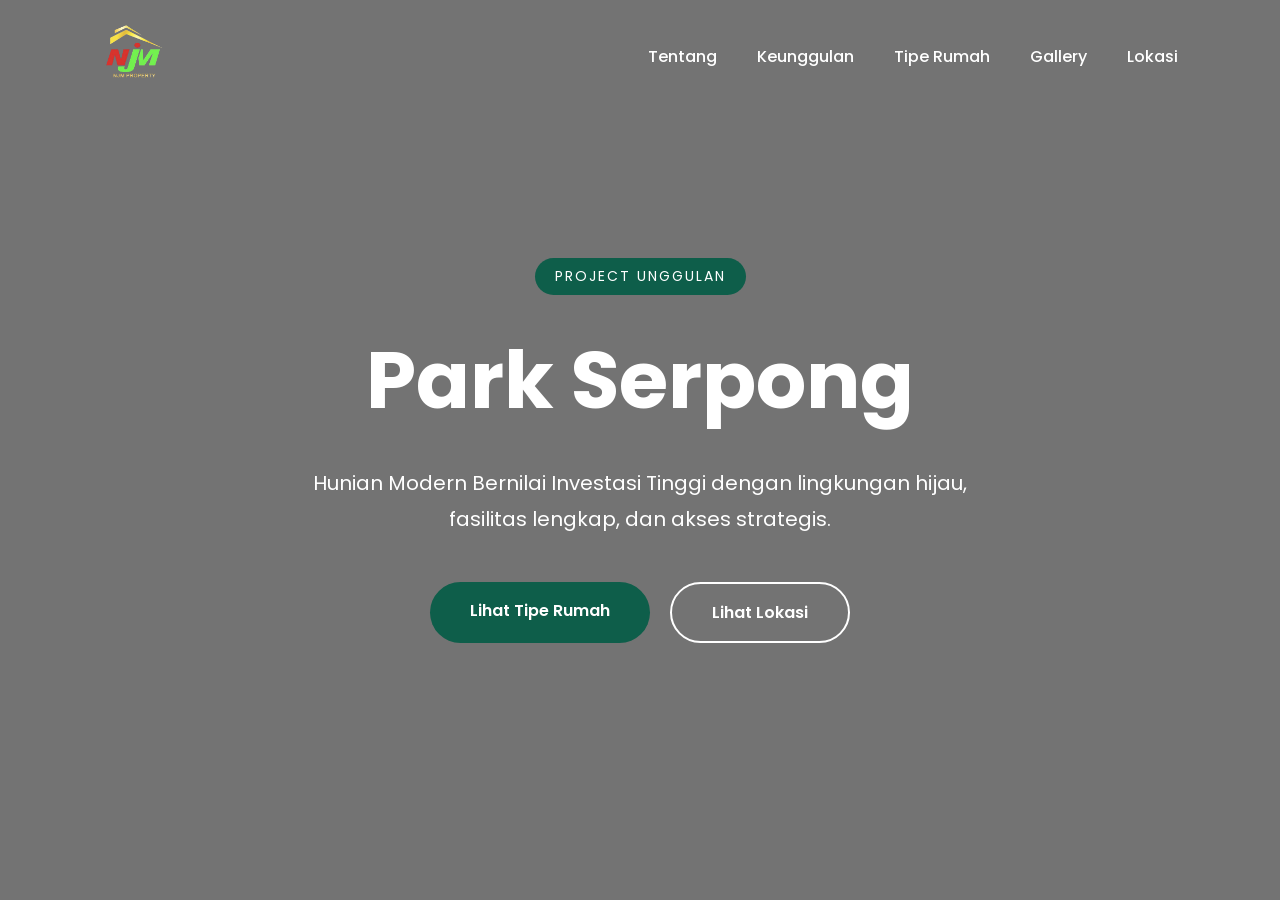
==== serpong.html @ a9225fb5 "menu baru" ====
<!DOCTYPE html>
<html lang="id">

<head>

    <meta charset="UTF-8">
    <meta name="viewport" content="width=device-width, initial-scale=1.0">

    <title>Park Serpong | PT. Nedy Jaya Marison</title>

    <link rel="icon" href="images/logo_njm.png">

    <link rel="stylesheet" href="project.css">

    <link rel="stylesheet"
    href="https://cdnjs.cloudflare.com/ajax/libs/font-awesome/6.6.0/css/all.min.css">

</head>

<body>

<!-- ==========================
NAVBAR
========================== -->

<nav>

    <div class="logo">

        <a href="index.html">

            <img src="images/logo_njm.png" alt="Logo">

        </a>

    </div>

    <ul>

        <li><a href="#tentang">Tentang</a></li>

        <li><a href="#keunggulan">Keunggulan</a></li>

        <li><a href="#tipe">Tipe Rumah</a></li>

        <li><a href="#gallery">Gallery</a></li>

        <li><a href="#lokasi">Lokasi</a></li>

    </ul>

</nav>


<!-- ==========================
HERO
========================== -->

<section class="hero">

    <div class="overlay">

        <span>PROJECT UNGGULAN</span>

        <h1>Park Serpong</h1>

        <p>

            Hunian Modern Bernilai Investasi Tinggi
            dengan lingkungan hijau, fasilitas lengkap,
            dan akses strategis.

        </p>

        <div class="hero-button">

            <a href="#tipe" class="btn-primary">

                Lihat Tipe Rumah

            </a>

            <a href="#lokasi" class="btn-secondary">

                Lihat Lokasi

            </a>

        </div>

    </div>

</section>

</body>
</html>
---- project.css ----
/*====================================
GOOGLE FONT
====================================*/

@import url('https://fonts.googleapis.com/css2?family=Poppins:wght@300;400;500;600;700;800&display=swap');

*{

    margin:0;
    padding:0;
    box-sizing:border-box;
    font-family:'Poppins',sans-serif;

}

html{

    scroll-behavior:smooth;

}

body{

    background:#fff;

}

/*====================================
NAVBAR
====================================*/

nav{

    position:fixed;

    width:100%;

    top:0;
    left:0;

    padding:20px 8%;

    display:flex;

    justify-content:space-between;

    align-items:center;

    z-index:1000;

}

nav ul{

    display:flex;

    gap:40px;

    list-style:none;

}

nav ul li a{

    text-decoration:none;

    color:white;

    font-weight:500;

    transition:.3s;

}

nav ul li a:hover{

    color:#C59D5F;

}

.logo img{

    width:65px;

}

/*====================================
HERO
====================================*/

.hero{

    height:100vh;

    background:url("../images/park-serpong-hero.jpg") center center/cover no-repeat;

    position:relative;

}

.hero::before{

    content:"";

    position:absolute;

    inset:0;

    background:rgba(0,0,0,.55);

}

.overlay{

    position:relative;

    z-index:2;

    height:100%;

    display:flex;

    flex-direction:column;

    justify-content:center;

    align-items:center;

    text-align:center;

    color:white;

    padding:20px;

}

.overlay span{

    background:#0E5E4A;

    padding:8px 20px;

    border-radius:50px;

    font-size:14px;

    letter-spacing:2px;

}

.overlay h1{

    font-size:80px;

    margin-top:25px;

}

.overlay p{

    max-width:700px;

    margin:25px auto;

    font-size:20px;

    line-height:1.8;

}

.hero-button{

    display:flex;

    gap:20px;

    margin-top:20px;

}

.btn-primary{

    background:#0E5E4A;

    color:white;

    padding:16px 40px;

    border-radius:50px;

    text-decoration:none;

    font-weight:600;

    transition:.3s;

}

.btn-primary:hover{

    background:#C59D5F;

}

.btn-secondary{

    border:2px solid white;

    color:white;

    padding:16px 40px;

    border-radius:50px;

    text-decoration:none;

    font-weight:600;

    transition:.3s;

}

.btn-secondary:hover{

    background:white;

    color:#0E5E4A;

}

@media(max-width:768px){

    nav{

        padding:18px 20px;

    }

    nav ul{

        display:none;

    }

    .overlay h1{

        font-size:48px;

    }

    .overlay p{

        font-size:16px;

    }

    .hero-button{

        flex-direction:column;

        width:100%;

    }

    .btn-primary,
    .btn-secondary{

        width:100%;

        text-align:center;

    }

}
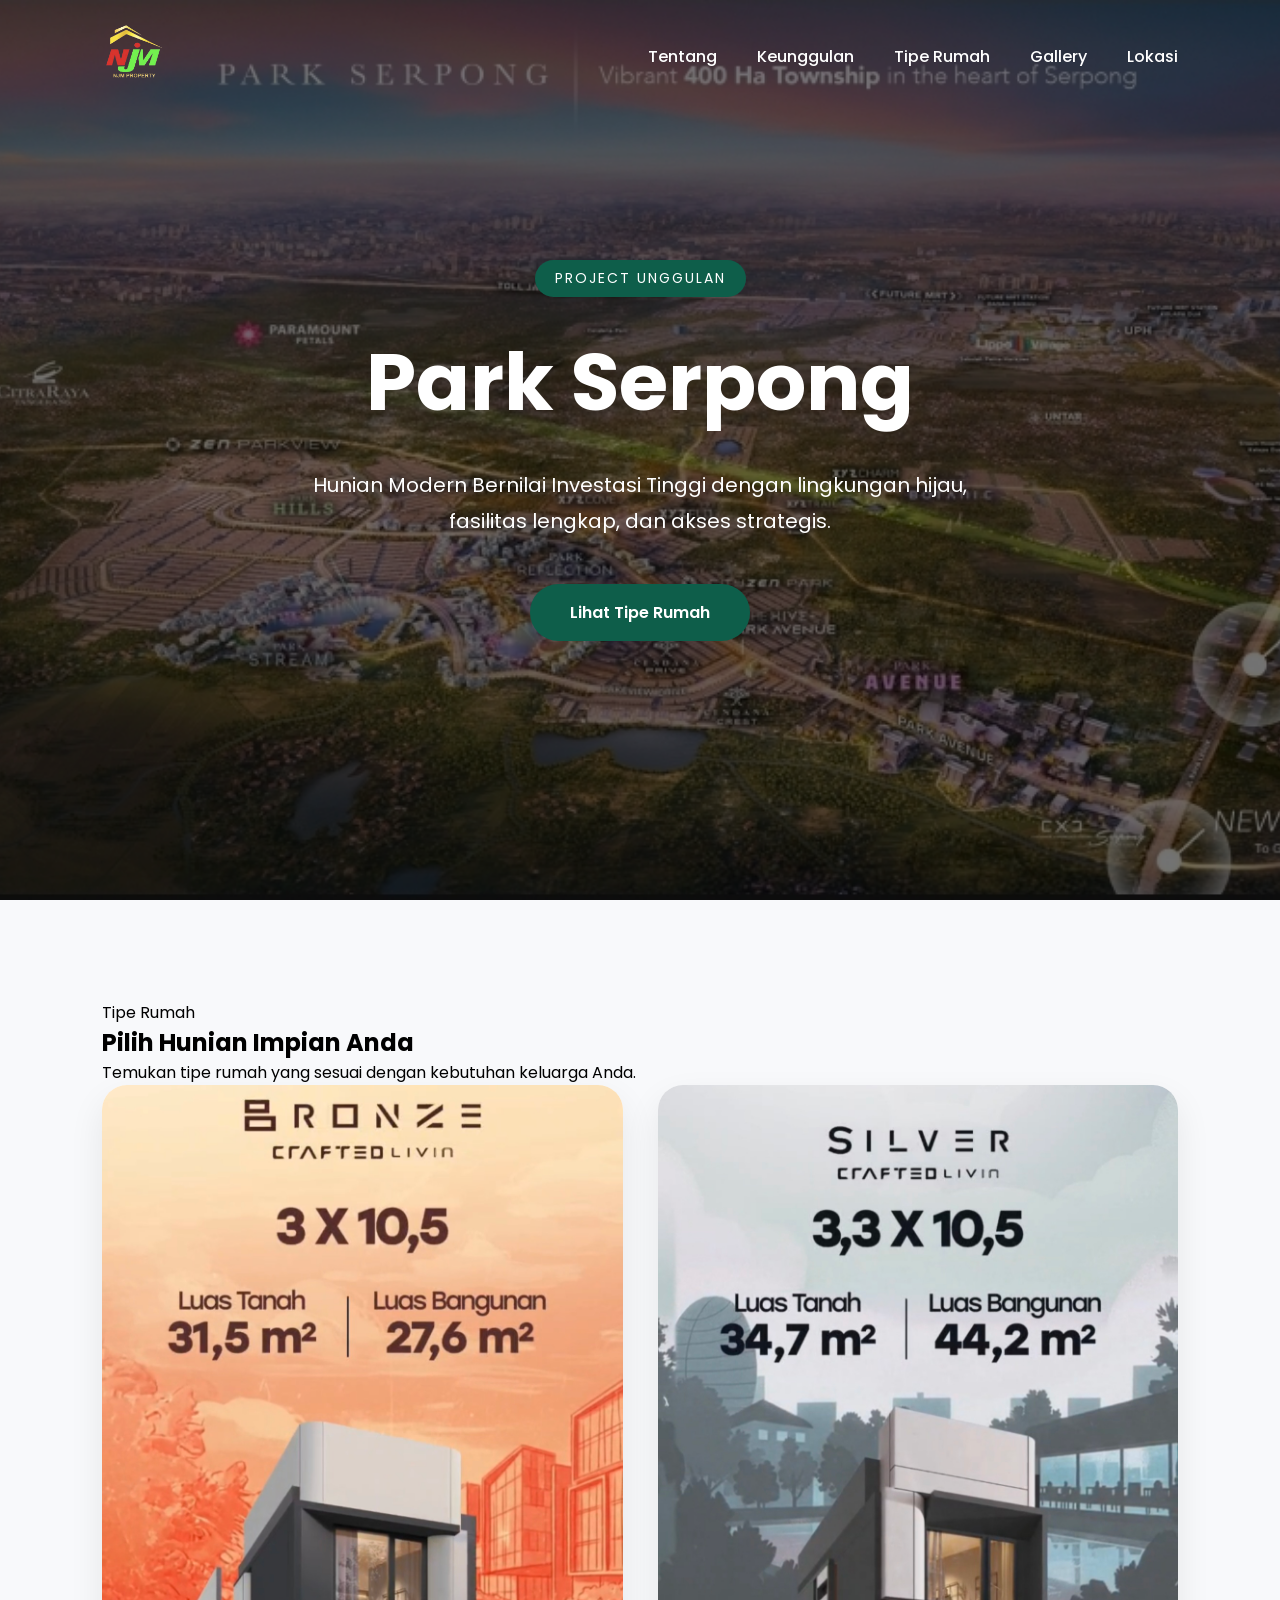
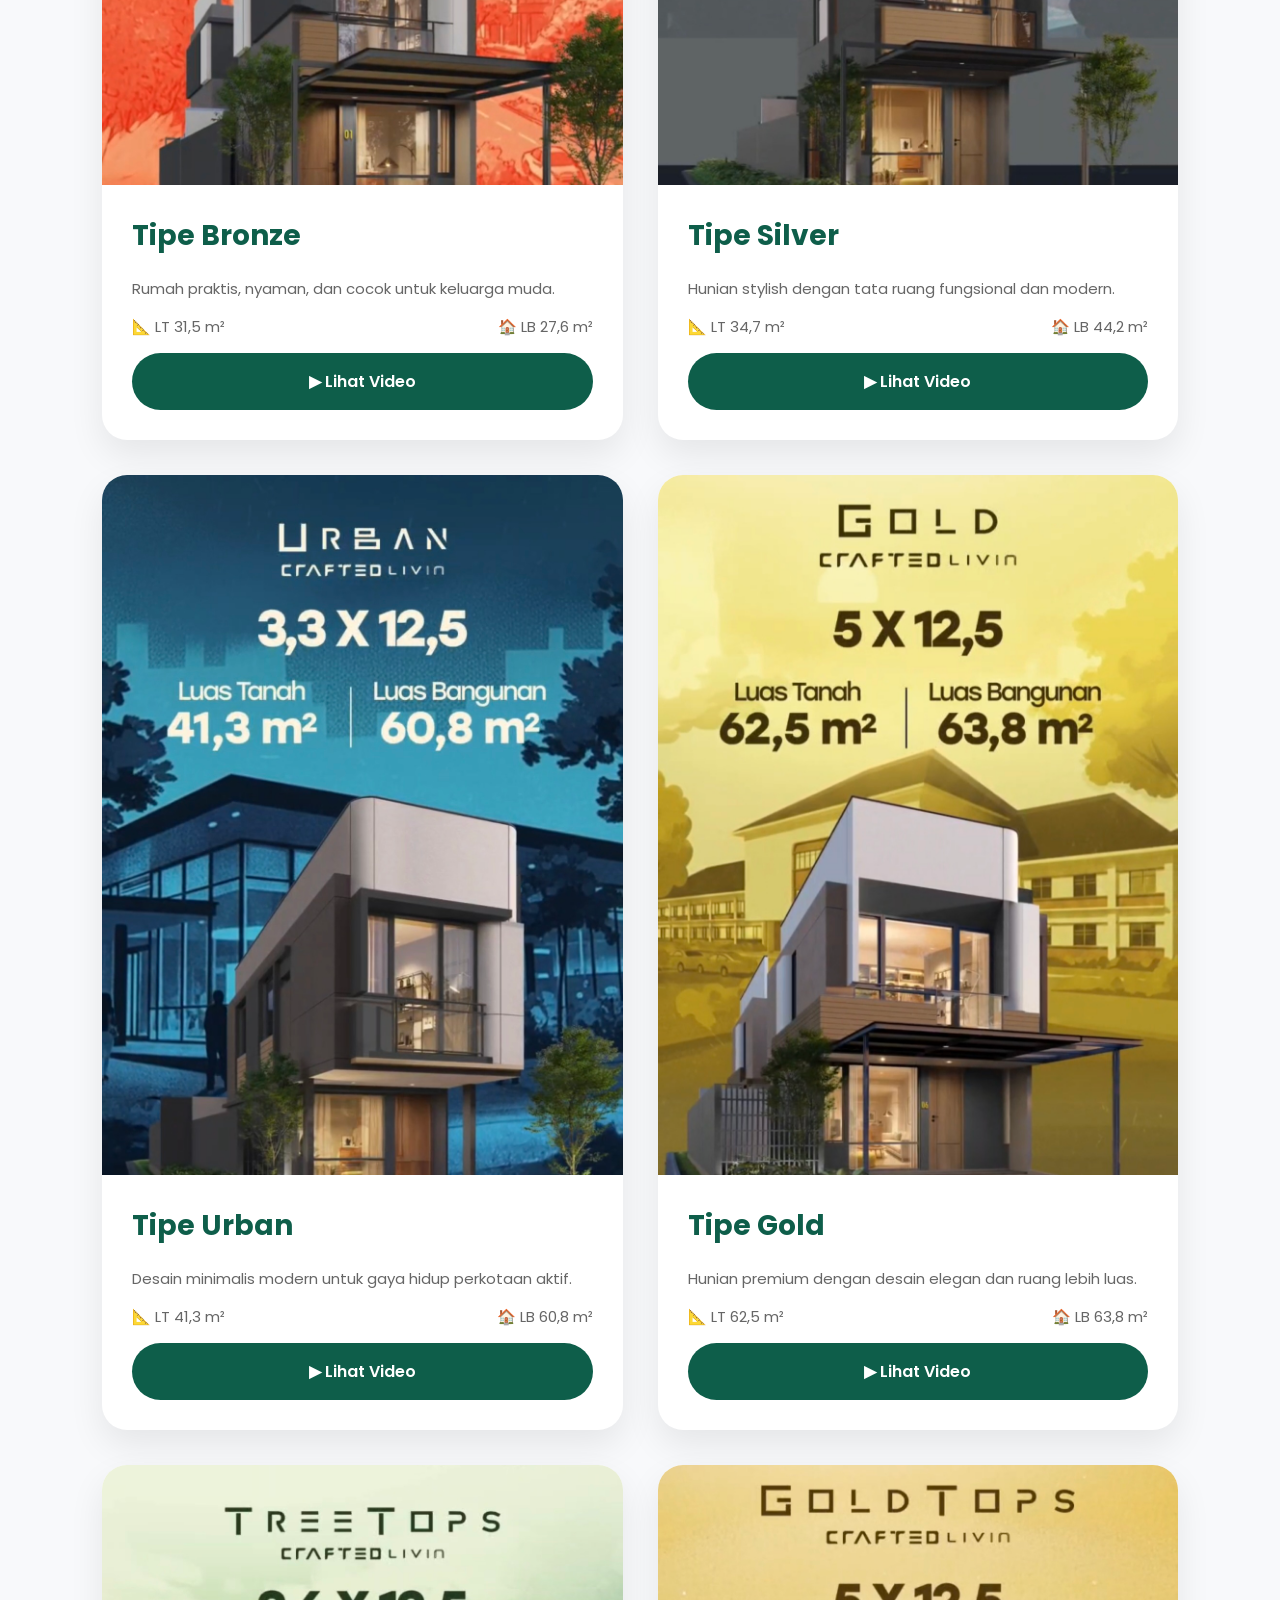
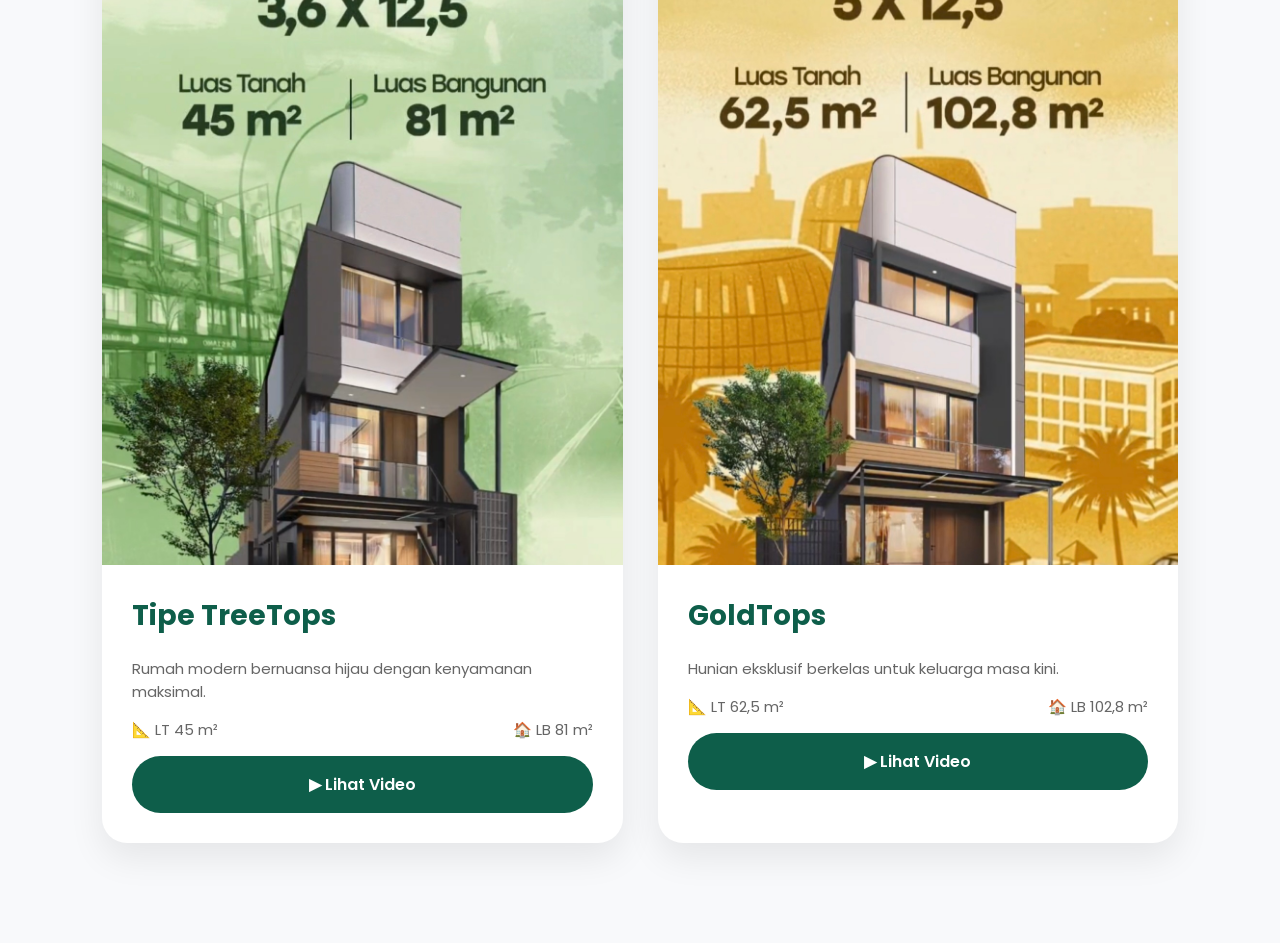
==== commit d34d4471: "menu mimosa" ====
--- a/serpong.html
+++ b/serpong.html
@@ -15,8 +15,14 @@
     <link rel="stylesheet"
     href="https://cdnjs.cloudflare.com/ajax/libs/font-awesome/6.6.0/css/all.min.css">
 
+    <link rel="stylesheet"
+href="https://cdn.jsdelivr.net/npm/swiper@11/swiper-bundle.min.css">
+
+<link rel="stylesheet"
+href="https://unpkg.com/aos@2.3.4/dist/aos.css">
+
 </head>
-
+    
 <body>
 
 <!-- ==========================
@@ -80,11 +86,11 @@
 
             </a>
 
-            <a href="#lokasi" class="btn-secondary">
+            <!-- <a href="#lokasi" class="btn-secondary">
 
                 Lihat Lokasi
 
-            </a>
+            </a> -->
 
         </div>
 
@@ -92,5 +98,289 @@
 
 </section>
 
+
+<!-- ==========================
+     TIPE RUMAH
+========================== -->
+
+<section class="house-type" id="tipe">
+
+    <div class="section-title">
+
+        <span>Tipe Rumah</span>
+
+        <h2>Pilih Hunian Impian Anda</h2>
+
+        <p>
+            Temukan tipe rumah yang sesuai dengan kebutuhan keluarga Anda.
+        </p>
+
+    </div>
+
+    <div class="house-grid">
+
+        <!-- CARD 1 -->
+        <div class="house-card">
+
+            <div class="house-image">
+
+                <img src="images/Produk1.jpg" alt="Tipe 45">
+
+                
+
+            </div>
+
+            <div class="house-content">
+
+                <h3>Tipe Bronze</h3>
+
+                <div class="spec">
+                    <span>Rumah praktis, nyaman, dan cocok untuk keluarga muda.</span>
+                </div>
+
+                <div class="spec">
+                    <span>📐 LT 31,5 m²</span>
+                    <span>🏠 LB 27,6 m²</span>
+                </div>
+
+                
+
+                <button
+                    class="house-btn"
+                    onclick="openVideo('video/bronze.mp4')">
+
+                    ▶ Lihat Video
+
+                </button>
+
+            </div>
+
+        </div>
+
+        <!-- CARD 2 -->
+
+        <div class="house-card">
+
+            <div class="house-image">
+
+                <img src="images/Produk2.jpg" alt="Tipe 60">
+
+            </div>
+
+            <div class="house-content">
+
+                <h3>Tipe Silver</h3>
+
+                <div class="spec">
+                    <span>Hunian stylish dengan tata ruang fungsional dan modern.</span>
+                    
+                </div>
+
+                <div class="spec">
+                    <span>📐 LT 34,7 m²</span>
+                    <span>🏠 LB 44,2 m²</span>
+                </div>
+
+                
+
+                <button
+                    class="house-btn"
+                    onclick="openVideo('video/silver.mp4')">
+
+                    ▶ Lihat Video
+
+                </button>
+
+            </div>
+
+        </div>
+        <div class="house-card">
+
+            <div class="house-image">
+
+                <img src="images/Produk3.jpg" alt="Tipe 60">
+
+            </div>
+
+            <div class="house-content">
+
+                <h3>Tipe Urban</h3>
+
+                <div class="spec">
+                    <span>Desain minimalis modern untuk gaya hidup perkotaan aktif.</span>
+                </div>
+
+                <div class="spec">
+                    <span>📐 LT 41,3 m²</span>
+                    <span>🏠 LB 60,8 m²</span>
+                </div>
+
+               
+
+                <button
+                    class="house-btn"
+                    onclick="openVideo('video/urban.mp4')">
+
+                    ▶ Lihat Video
+
+                </button>
+
+            </div>
+
+        </div>
+        <div class="house-card">
+
+            <div class="house-image">
+
+                <img src="images/Produk4.jpg" alt="Tipe 60">
+
+            </div>
+
+            <div class="house-content">
+
+                <h3>Tipe Gold</h3>
+
+                <div class="spec">
+                    <span>Hunian premium dengan desain elegan dan ruang lebih luas.</span>
+                </div>
+
+                <div class="spec">
+                    <span>📐 LT 62,5 m²</span>
+                    <span>🏠 LB 63,8 m²</span>
+                </div>
+
+
+                <button
+                    class="house-btn"
+                    onclick="openVideo('video/gold.mp4')">
+
+                    ▶ Lihat Video
+
+                </button>
+
+            </div>
+
+        </div>
+        <div class="house-card">
+
+            <div class="house-image">
+
+                <img src="images/Produk7.jpg" alt="Tipe 60">
+
+            </div>
+
+            <div class="house-content">
+
+                <h3>Tipe TreeTops</h3>
+
+                <div class="spec">
+                    <span>Rumah modern bernuansa hijau dengan kenyamanan maksimal.</span>
+                </div>
+
+                <div class="spec">
+                    <span>📐 LT 45 m²</span>
+                    <span>🏠 LB 81 m²</span>
+                </div>
+
+                
+
+                <button
+                    class="house-btn"
+                    onclick="openVideo('video/treetops.mp4')">
+
+                    ▶ Lihat Video
+
+                </button>
+
+            </div>
+
+        </div>
+
+        <!-- CARD 3 -->
+
+        <div class="house-card">
+
+            <div class="house-image">
+
+                <img src="images/Produk6.jpg" alt="Tipe 90">
+
+                
+
+            </div>
+
+            <div class="house-content">
+
+                <h3>GoldTops</h3>
+
+                <div class="spec">
+                    <span>Hunian eksklusif berkelas untuk keluarga masa kini.</span>
+                  
+                </div>
+
+                <div class="spec">
+                    <span>📐 LT 62,5 m²</span>
+                    <span>🏠 LB 102,8 m²</span>
+                </div>
+
+
+                <button
+                    class="house-btn"
+                    onclick="openVideo('video/goldtops.mp4')">
+
+                    ▶ Lihat Video
+
+                </button>
+
+            </div>
+
+        </div>
+
+    </div>
+
+</section>
+
+<!-- ==========================
+     VIDEO MODAL
+========================== -->
+
+<div class="video-modal" id="videoModal">
+
+    <div class="video-box">
+
+        <span class="close-video"
+        onclick="closeVideo()">
+
+            &times;
+
+        </span>
+
+        <video
+            id="houseVideo"
+            controls
+            controlsList="nodownload">
+
+        </video>
+
+    </div>
+
+</div>
+
+<!-- ==========================
+AOS
+========================== -->
+<script src="https://unpkg.com/aos@2.3.4/dist/aos.js"></script>
+
+<!-- ==========================
+SWIPER
+========================== -->
+<script src="https://cdn.jsdelivr.net/npm/swiper@11/swiper-bundle.min.js"></script>
+
+<!-- ==========================
+JAVASCRIPT
+========================== -->
+<script src="script.js"></script>
+
+</body>
+</html>
 </body>
 </html>
--- a/project.css
+++ b/project.css
@@ -92,7 +92,7 @@
 
     height:100vh;
 
-    background:url("../images/park-serpong-hero.jpg") center center/cover no-repeat;
+    background:url("../images/masterplan.jpg") center center/cover no-repeat;
 
     position:relative;
 
@@ -271,4 +271,259 @@
 
     }
 
+}
+
+
+
+/*==========================
+        HOUSE TYPE
+==========================*/
+
+.house-type{
+
+    padding:100px 8%;
+    background:#f8f9fb;
+
+}
+
+.house-grid{
+
+    display:grid;
+    grid-template-columns:repeat(auto-fit,minmax(340px,1fr));
+    gap:35px;
+
+}
+
+.house-card{
+
+    background:#fff;
+    border-radius:25px;
+    overflow:hidden;
+
+    box-shadow:0 15px 35px rgba(0,0,0,.08);
+
+    transition:.4s;
+
+}
+
+.house-card:hover{
+
+    transform:translateY(-10px);
+
+    box-shadow:0 25px 45px rgba(0,0,0,.15);
+
+}
+
+.house-image{
+    width:100%;
+    height:700px;
+    overflow:hidden;
+    border-radius:20px 20px 0 0;
+}
+
+.house-image img{
+    width:100%;
+    height:100%;
+    object-fit:cover;
+    display:block;
+    transition:.5s;
+}
+
+.house-card:hover .house-image img{
+    transform:scale(1.08);
+}
+
+.status{
+
+    position:absolute;
+
+    top:20px;
+    left:20px;
+
+    background:#0E5E4A;
+
+    color:white;
+
+    padding:8px 18px;
+
+    border-radius:30px;
+
+    font-size:14px;
+
+}
+
+.premium{
+
+    background:#C59D5F;
+
+}
+
+.house-content{
+
+    padding:30px;
+
+}
+
+.house-content h3{
+
+    color:#0E5E4A;
+
+    margin-bottom:20px;
+
+    font-size:28px;
+
+}
+
+.spec{
+
+    display:flex;
+
+    justify-content:space-between;
+
+    margin-bottom:15px;
+
+    color:#666;
+
+    font-size:15px;
+
+}
+
+.house-content h4{
+
+    color:#0E5E4A;
+
+    margin:25px 0;
+
+    font-size:24px;
+
+}
+
+.house-btn{
+
+    width:100%;
+
+    border:none;
+
+    background:#0E5E4A;
+
+    color:white;
+
+    padding:16px;
+
+    border-radius:50px;
+
+    cursor:pointer;
+
+    font-size:16px;
+
+    font-weight:600;
+
+    transition:.35s;
+
+}
+
+.house-btn:hover{
+
+    background:#C59D5F;
+
+    transform:translateY(-3px);
+
+}
+
+/*==========================
+      VIDEO MODAL
+==========================*/
+
+.video-modal{
+
+    position:fixed;
+
+    top:0;
+    left:0;
+
+    width:100%;
+    height:100%;
+
+    background:rgba(0,0,0,.85);
+
+    display:flex;
+
+    justify-content:center;
+
+    align-items:center;
+
+    opacity:0;
+
+    visibility:hidden;
+
+    transition:.3s;
+
+    z-index:9999;
+
+}
+
+.video-modal.active{
+
+    opacity:1;
+
+    visibility:visible;
+
+}
+
+.video-box{
+
+    position:relative;
+
+    width:85%;
+
+    max-width:950px;
+
+    background:#000;
+
+    border-radius:20px;
+
+    overflow:hidden;
+
+}
+
+.video-box video{
+
+    width:100%;
+
+    display:block;
+
+}
+
+.close-video{
+
+    position:absolute;
+
+    top:15px;
+
+    right:20px;
+
+    font-size:40px;
+
+    color:white;
+
+    cursor:pointer;
+
+    z-index:10;
+
+}
+
+@media(max-width:768px){
+
+    .house-grid{
+
+        grid-template-columns:1fr;
+
+    }
+
+    .video-box{
+
+        width:95%;
+
+    }
+
 }
